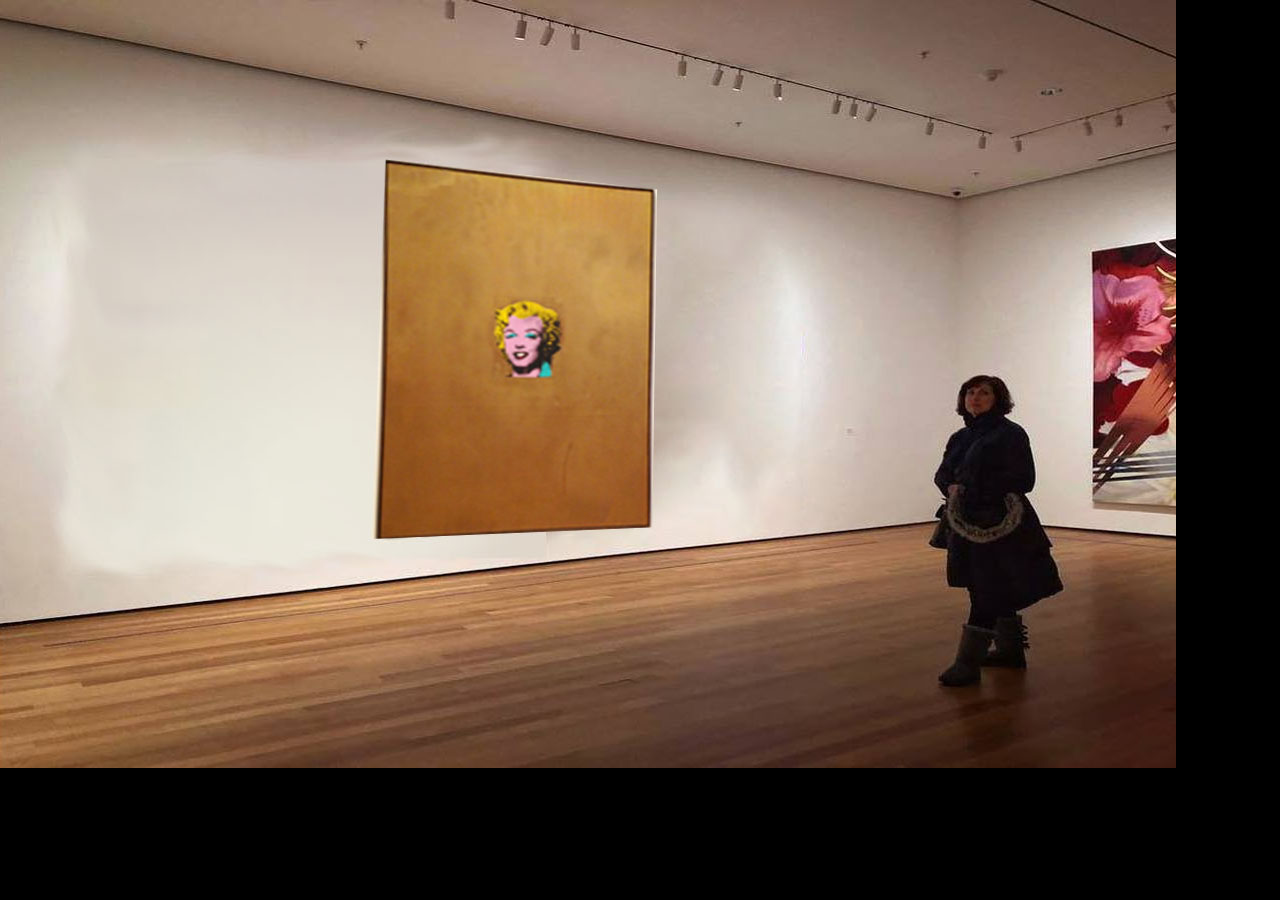
==== Final/index.html @ 42070741 "Added folder with images and initial code." ====
<!DOCTYPE html>

<html>
  <head>
    <meta charset="utf-8">
     <title>Warhol</title> <!-- Modern Pop -->
    <link rel="stylesheet" href="styles.css">
    <link rel="icon" href="images/favicon.ico"><link href='https://fonts.googleapis.com/css?family=Gugi' rel='stylesheet'>
  </head>

  <body>
    <img src="images/warhol1.jpg">
   </body>
 </html>
---- Final/styles.css ----
body {
  margin: 0;
  padding: 0;
  background-color: black;
}

#container {
  width: 1920px;
  height: 100%;
  margin: auto;}

#frame {
  width: inherit;
  height: 400px;
  position: absolute;
  top: 50%;
  margin-top: -200px;
  padding-left: 20px;
  padding-right: 20px;}

canvas {
  width: 600px;
  height: 400px;
  float: left;
  margin-left: 20px;
  margin-right: 20px;}
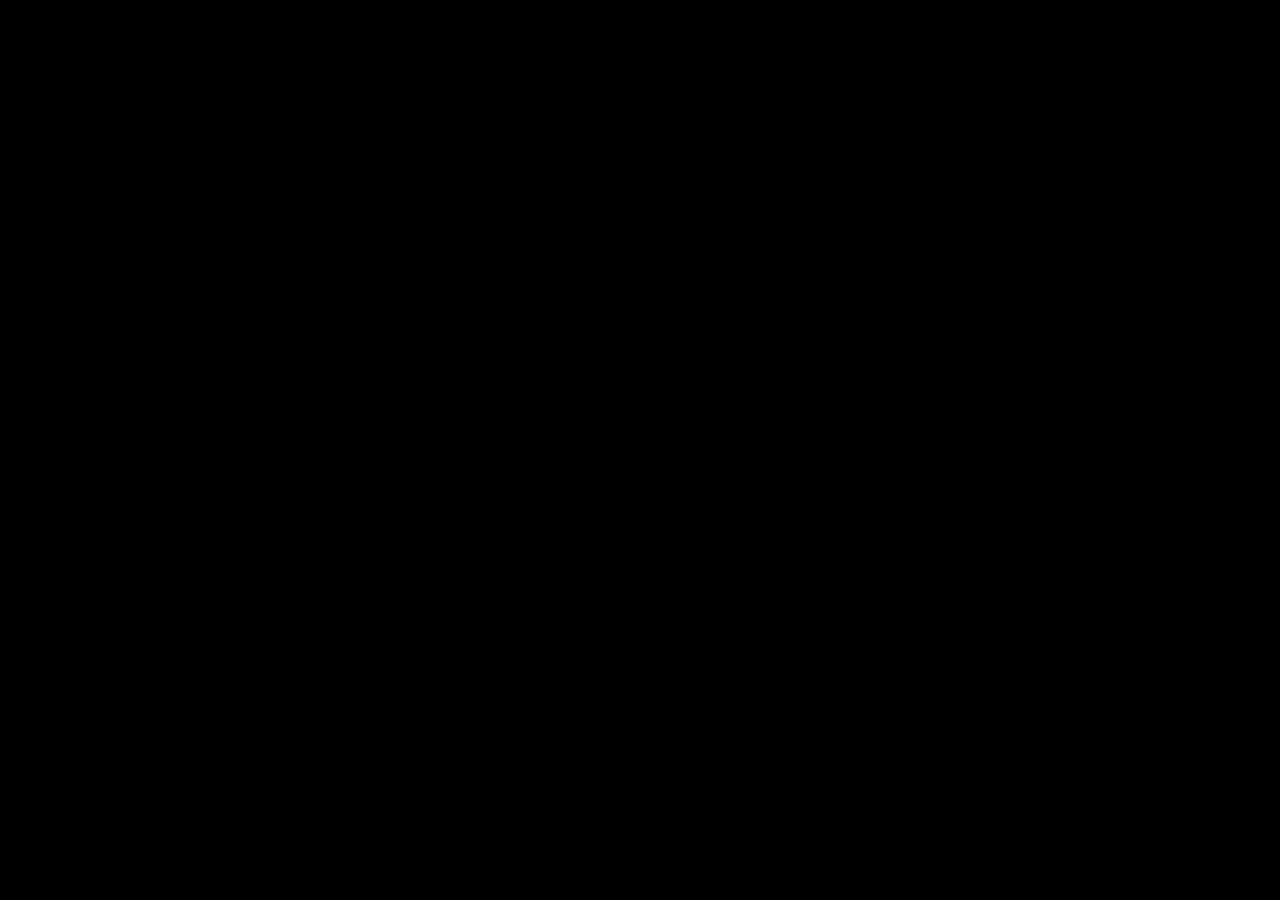
==== commit 11a79b43: "Added some new html" ====
--- a/Final/index.html
+++ b/Final/index.html
@@ -6,9 +6,10 @@
      <title>Warhol</title> <!-- Modern Pop -->
     <link rel="stylesheet" href="styles.css">
     <link rel="icon" href="images/favicon.ico"><link href='https://fonts.googleapis.com/css?family=Gugi' rel='stylesheet'>
+
   </head>
 
   <body>
-    <img src="images/warhol1.jpg">
+      
    </body>
  </html>
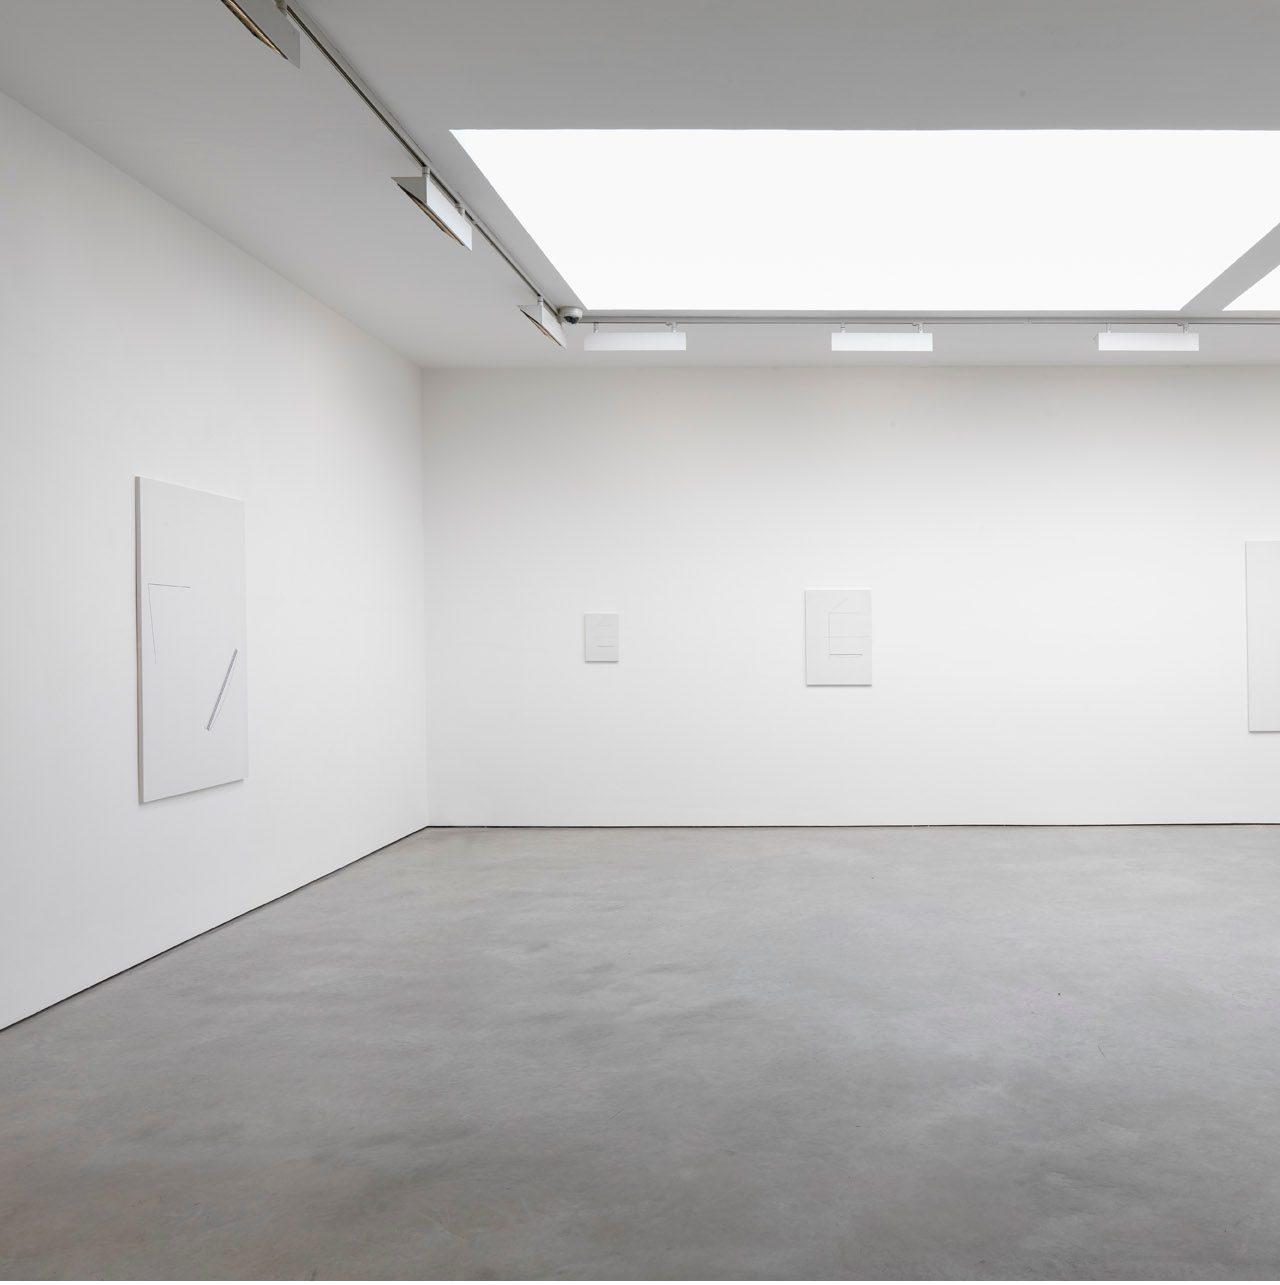
==== commit 3ed46dc8: "Added new 3d models and html files" ====
--- a/Final/index.html
+++ b/Final/index.html
@@ -3,13 +3,19 @@
 <html>
   <head>
     <meta charset="utf-8">
-     <title>Warhol</title> <!-- Modern Pop -->
+     <title>Interactive Gallery</title>
     <link rel="stylesheet" href="styles.css">
-    <link rel="icon" href="images/favicon.ico"><link href='https://fonts.googleapis.com/css?family=Gugi' rel='stylesheet'>
+    <link rel="icon" href="images/favicon-photo.ico">
 
+    <style>
+      body {
+        padding: 0;
+        margin: 0;
+      }
+    </style>
   </head>
 
   <body>
-      
+      <img src="images/gallery.jpg">
    </body>
  </html>
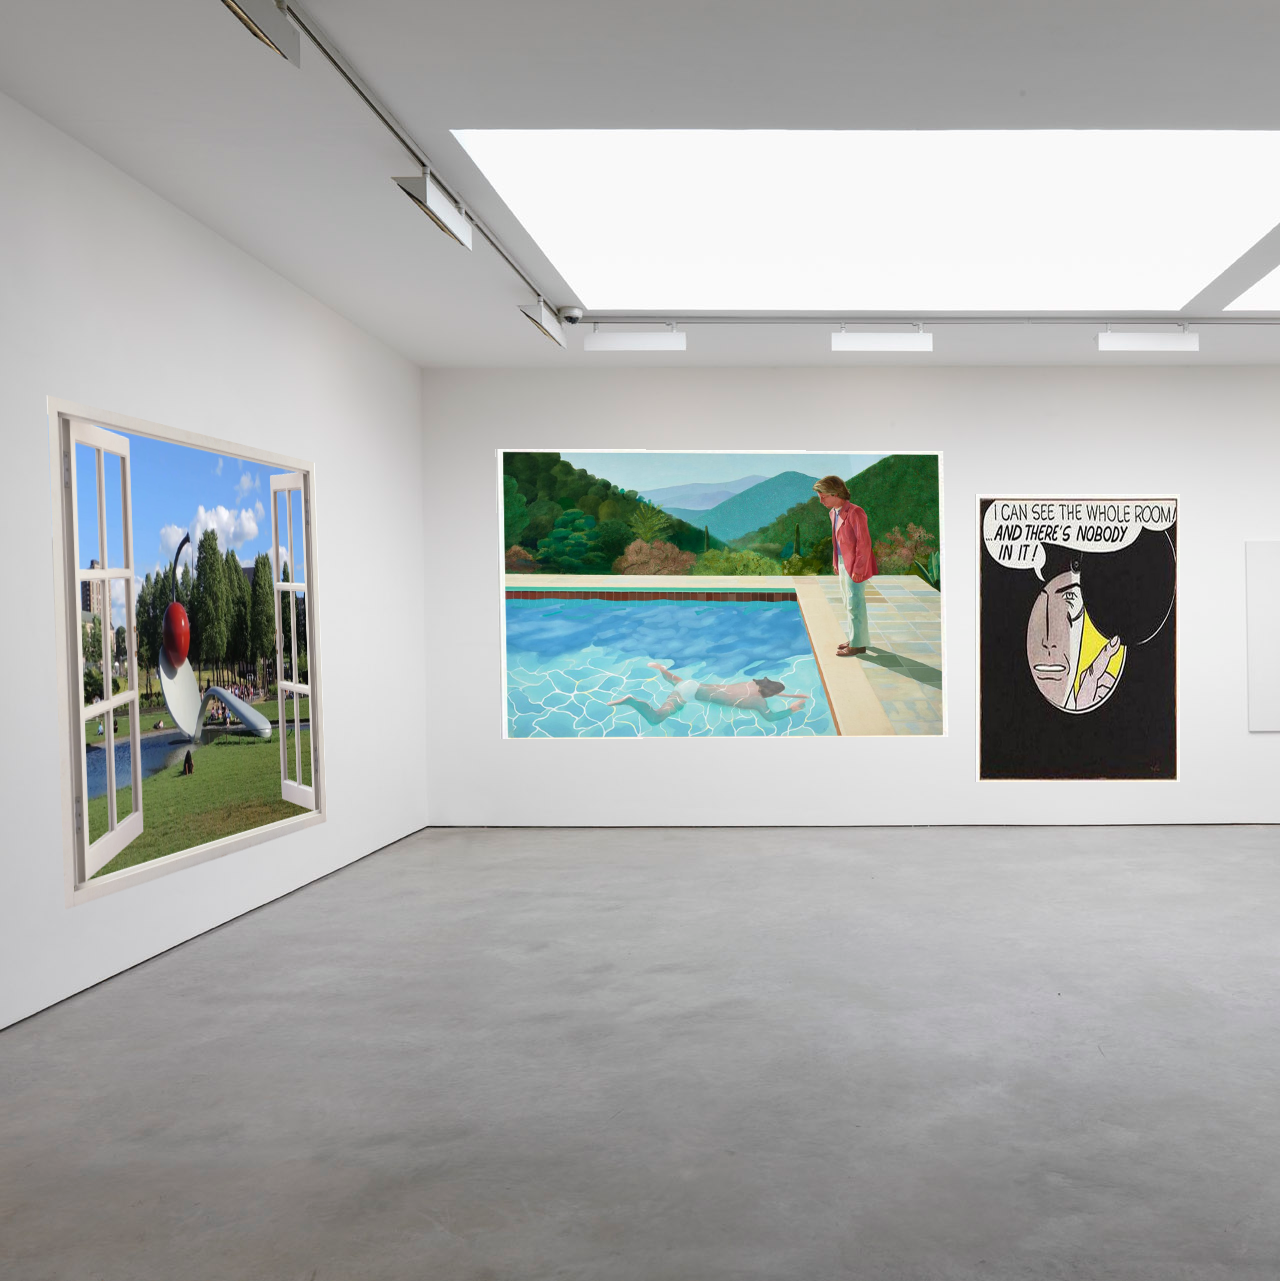
==== commit 393e91f5: "Added new html page and updated old pages" ====
--- a/Final/index.html
+++ b/Final/index.html
@@ -3,19 +3,67 @@
 <html>
   <head>
     <meta charset="utf-8">
-     <title>Interactive Gallery</title>
-    <link rel="stylesheet" href="styles.css">
+     <title>Gallery</title>
+    <!-- <link rel="stylesheet" href="styles.css"> -->
     <link rel="icon" href="images/favicon-photo.ico">
 
     <style>
       body {
         padding: 0;
         margin: 0;
+
+      }
+      img {
+        position: absolute;
+        z-index: 10;
+      }
+      .hockney {
+        width: 35%;
+        height: 32%;
+        top: 450px;
+        left: 500px;
+        transform: perspective(800px) rotateY(2deg) skewX(1deg);
+      }
+     .roy {
+        width: 16%;
+        height: 32%;
+        top: 494px;
+        right: 100px;
+      }
+      .picture {
+        width: 30%;
+        height: 47%;
+        top: 435px;
+        left: 20px;
+        transform: perspective(800px) rotateX(2deg) rotateY(48deg) rotateZ(-3deg);
       }
     </style>
   </head>
 
   <body>
       <img src="images/gallery.jpg">
+      <img class="hockney" src="images/hockney-wall.jpg">
+      <img class="roy" src="images/roy-wall.jpg">
+      <img class="picture" src="images/window.jpg">
+
+      <script>
+        var hockney = document.querySelector('.hockney')
+        var roy = document.querySelector('.roy')
+        var picture = document.querySelector('.picture')
+
+        function pageHockney() {
+          window.location.href = 'hockney.html'}
+
+        function pageRoy() {
+          window.location.href = 'roy.html'}
+
+        function pageCherry() {
+          window.location.href = 'cherry.html'}
+
+        hockney.addEventListener('click', pageHockney);
+        roy.addEventListener('click', pageRoy);
+        picture.addEventListener('click', pageCherry);
+      </script>
+
    </body>
  </html>
